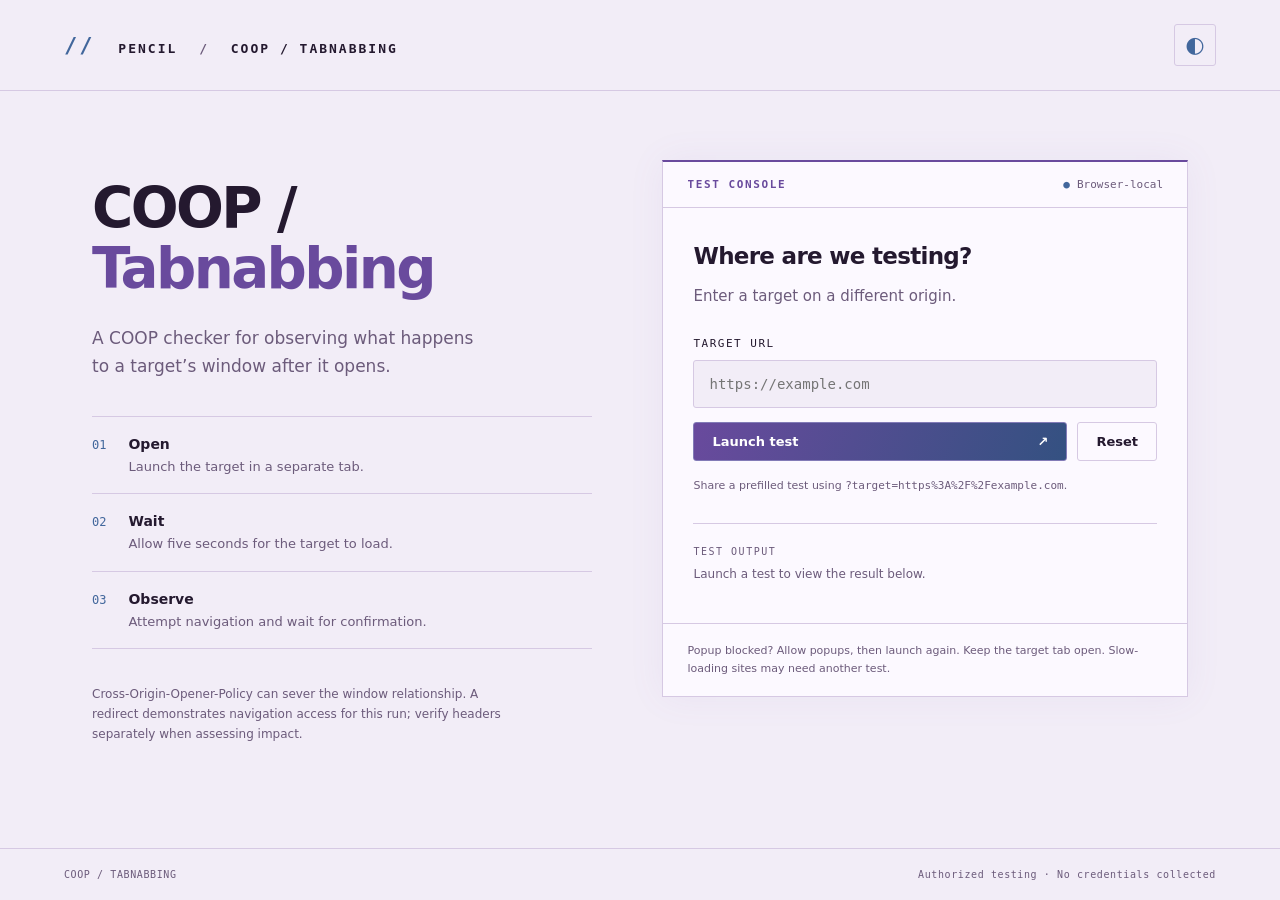
==== COOP/index.html @ 4cd35176 "Darken steel-blue text slightly" ====
<!doctype html>
<html lang="en" data-theme="dark">
<head><meta charset="utf-8"><meta name="viewport" content="width=device-width,initial-scale=1"><title>COOP / Tabnabbing</title><link rel="stylesheet" href="style.css?v=blue-violet-4"><script src="checker.js" defer></script></head>
<body>
<header><span class="brand"><span class="brand-mark" aria-hidden="true">//</span> PENCIL <span class="brand-divider">/</span> COOP / TABNABBING</span><button id="theme" aria-label="Toggle color theme">◐</button></header>
<main class="workspace">
<section class="overview" aria-labelledby="page-title"><h1 id="page-title">COOP /<br><span>Tabnabbing</span></h1><p class="lead">A COOP checker for observing what happens to a target’s window after it opens.</p>
<div class="sequence" aria-label="Test sequence"><div><span>01</span><p><strong>Open</strong>Launch the target in a separate tab.</p></div><div><span>02</span><p><strong>Wait</strong>Allow five seconds for the target to load.</p></div><div><span>03</span><p><strong>Observe</strong>Attempt navigation and wait for confirmation.</p></div></div>
<p class="scope">Cross-Origin-Opener-Policy can sever the window relationship. A redirect demonstrates navigation access for this run; verify headers separately when assessing impact.</p></section>
<section class="console" aria-labelledby="console-title"><div class="console-heading"><span class="badge">TEST CONSOLE</span><span class="local-indicator">Browser-local</span></div><div class="card"><h2 id="console-title">Where are we testing?</h2><p class="muted">Enter a target on a different origin.</p><form id="test"><label for="target">TARGET URL</label><input id="target" type="url" placeholder="https://example.com" required autocomplete="url"><div class="actions"><button id="launch" class="primary" type="submit">Launch test <span aria-hidden="true">↗</span></button><button id="reset" type="button">Reset</button></div><p class="hint">Share a prefilled test using <code>?target=https%3A%2F%2Fexample.com</code>.</p></form><div class="result-heading">TEST OUTPUT</div><p class="idle">Launch a test to view the result below.</p><div id="status" role="status" aria-live="polite" hidden><strong id="status-title"></strong><p id="status-detail"></p></div></div><p class="note">Popup blocked? Allow popups, then launch again. Keep the target tab open. Slow-loading sites may need another test.</p></section>
</main><footer><span>COOP / TABNABBING</span><span>Authorized testing · No credentials collected</span></footer>
</body></html>
---- COOP/style.css ----
*{box-sizing:border-box}
:root{color-scheme:dark;--bg:#090710;--panel:#110d1b;--text:#8fa3c5;--muted:#aaa0ba;--border:#30253f;--accent:#8063bb;--tint:#1c142b;--button-text:#fff;--cyan:#7892bf}
[data-theme="light"]{color-scheme:light;--bg:#f2edf7;--panel:#fcf9ff;--text:#24192f;--muted:#6c5b7b;--border:#d6c9e3;--accent:#694a9d;--tint:#e9dff2;--button-text:#fff;--cyan:#42679c}
body{margin:0;background:var(--bg);color:var(--text);font:15px/1.65 system-ui,sans-serif;min-height:100vh;display:flex;flex-direction:column}
header{padding:24px 5%;border-bottom:1px solid var(--border);display:flex;align-items:center;justify-content:space-between;gap:20px}.brand{font:700 13px ui-monospace,monospace;letter-spacing:2px}.brand-mark{color:var(--accent);font-size:22px;margin-right:14px}.brand-divider{color:var(--muted);margin:0 12px}
main{width:min(1160px,100%);margin:64px auto;padding:0 32px}.workspace{display:grid;grid-template-columns:1fr 1.05fr;gap:70px;align-items:start}.badge{font:600 11px ui-monospace,monospace;letter-spacing:1.6px;color:var(--accent)}h1{font-size:clamp(38px,4.4vw,62px);line-height:1.07;letter-spacing:-2.6px;font-weight:600;margin:24px 0}h1 span{color:var(--accent)}.lead{font-size:17px;color:var(--muted);max-width:400px}.sequence{margin:36px 0;border-top:1px solid var(--border)}.sequence>div{display:flex;gap:22px;padding:16px 0;border-bottom:1px solid var(--border)}.sequence>div>span{font:12px ui-monospace,monospace;color:var(--accent);padding-top:5px}.sequence p{margin:0;color:var(--muted);font-size:13px}.sequence strong{display:block;color:var(--text);font-size:14px;font-weight:600}.scope{font-size:12px;color:var(--muted);max-width:420px}.console{margin-top:5px;border:1px solid var(--border);background:var(--panel)}.console-heading{padding:16px 24px;border-bottom:1px solid var(--border);display:flex;justify-content:space-between;gap:16px}.local-indicator{color:var(--muted);font:11px ui-monospace,monospace}.local-indicator:before{content:'●';color:var(--accent);margin-right:7px}.card{padding:30px}h2{font-size:23px;letter-spacing:-.7px;margin:0 0 6px;font-weight:600}p{margin:8px 0}.muted,.hint,.note{color:var(--muted)}form{margin-top:28px}label{display:block;font:11px ui-monospace,monospace;letter-spacing:1.5px;margin-bottom:10px}input{width:100%;background:var(--bg);color:var(--text);border:1px solid var(--border);border-radius:3px;padding:15px;font:14px ui-monospace,monospace;min-width:0}.actions{display:flex;gap:10px;margin-top:14px}button{border:1px solid var(--border);background:transparent;color:var(--text);padding:11px 18px;border-radius:3px;font:600 13px system-ui;cursor:pointer}button:hover{background:var(--tint)}button:disabled{opacity:.55;cursor:wait}.primary{flex:1;background:var(--accent);color:var(--button-text);border-color:var(--accent);display:flex;justify-content:space-between}.primary:hover{filter:brightness(.92);background:var(--accent)}.hint{font-size:11px;margin:16px 0 28px;overflow-wrap:anywhere}.result-heading{border-top:1px solid var(--border);padding-top:22px;font:10px ui-monospace,monospace;letter-spacing:1.5px;color:var(--muted)}.idle{font-size:12px;color:var(--muted)}#status{margin-top:16px;padding:16px;background:var(--tint);border-left:3px solid var(--accent);font-size:13px;overflow-wrap:anywhere}#status[data-kind="confirmed"]{border-color:#53c99a}#status[data-kind="warn"]{border-color:#e0ae58}.note{font-size:11px;padding:18px 24px;margin:0;border-top:1px solid var(--border)}footer{margin-top:auto;border-top:1px solid var(--border);padding:20px 5%;display:flex;justify-content:space-between;gap:16px;color:var(--muted);font:10px ui-monospace,monospace;letter-spacing:.6px}a{color:var(--accent)}:focus-visible{outline:3px solid var(--accent);outline-offset:3px}
/* The confirmation page shares the palette without the console layout. */
.intro{max-width:650px}.intro h1{font-size:46px}.intro p{color:var(--muted)}main:not(.workspace) .card{border:1px solid var(--border);background:var(--panel);margin-top:32px}
@media(max-width:850px){.workspace{grid-template-columns:1fr;gap:30px;max-width:650px}main{margin:36px auto;padding:0 22px}.lead,.scope{max-width:none}.sequence{margin:26px 0}.console{margin:0}h1{font-size:46px}}
@media(max-width:480px){header{padding:18px}.brand{font-size:11px;letter-spacing:1px}.brand-mark{margin-right:6px}.brand-divider{margin:0 6px}h1{font-size:39px;letter-spacing:-1.5px}.card{padding:22px}.console-heading{padding:16px 22px}footer{flex-direction:column;gap:8px}.intro h1{font-size:36px}}

/* Neon accents against an ink-black city-night palette. */
.brand-mark,.sequence>div>span{color:var(--cyan)}
.console{box-shadow:0 0 35px #8063bb12;border-top:2px solid var(--accent)}
.local-indicator:before{color:var(--cyan)}
#theme{font-size:22px;line-height:1;width:42px;height:42px;padding:0;display:grid;place-items:center;color:var(--cyan)}
input:focus-visible{outline-color:var(--cyan)}

@media(max-width:480px){.brand{font-size:10px;letter-spacing:.4px}.brand-divider{margin:0 4px}}

.landing-layout{display:grid;grid-template-columns:1.2fr 1fr;gap:70px;align-items:center}
.redirect-note h1{font-size:clamp(34px,4vw,52px)}
.evidence{border-left:3px solid var(--cyan);padding:16px 20px;background:var(--tint);font-size:13px;margin:28px 0}
.demo-login{background:var(--panel);border:1px solid var(--border);border-top:2px solid var(--accent);padding:36px;border-radius:8px;box-shadow:0 20px 70px #0003}
.login-emblem{width:44px;height:44px;background:var(--tint);border:1px solid var(--border);display:grid;place-items:center;color:var(--cyan);font:700 22px ui-monospace,monospace;margin-bottom:22px}
.demo-login h2{font-size:29px;margin-top:14px}.demo-login label{margin-top:18px}.demo-login .primary{width:100%;margin-top:24px;padding:14px 18px}.demo-disclosure{font-size:12px;color:var(--muted);border-top:1px solid var(--border);padding-top:20px;margin-top:24px}#demo-feedback{font-size:13px;color:var(--cyan);margin-top:18px}
@media(max-width:850px){.landing-layout{grid-template-columns:1fr;gap:28px;max-width:650px}.demo-login{padding:26px}}

/* Shared Pencil direction: darker violet surfaces with quiet blue accents. */
.primary{background:linear-gradient(110deg,#795cb4,#36518b);border-color:#827bb7}.primary:hover{background:linear-gradient(110deg,#8568c0,#425f97)}[data-theme="light"] .primary{background:linear-gradient(110deg,#694a9d,#345181)}
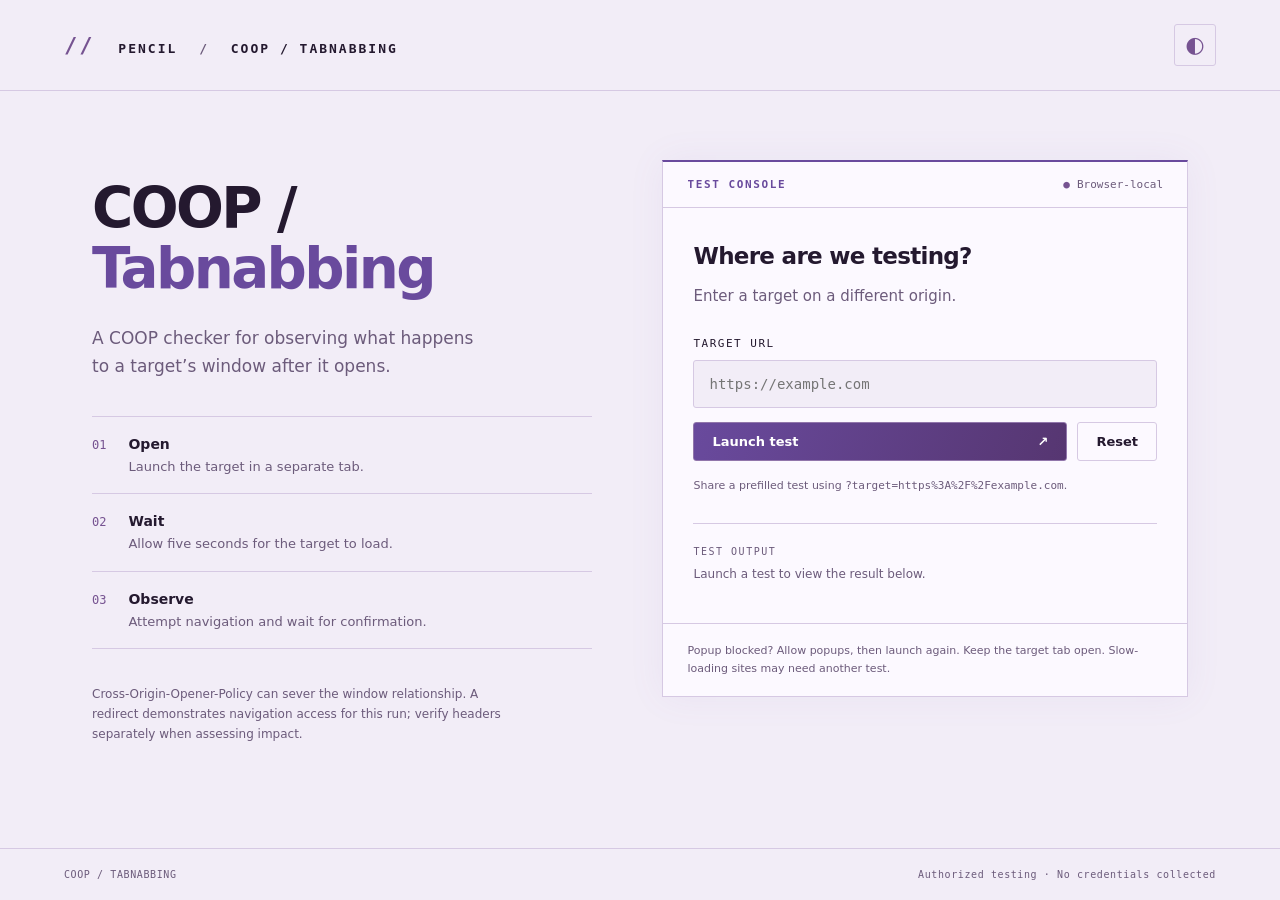
==== commit a88b3d24: "Unify Pencil around dark plum purple and white" ====
--- a/COOP/index.html
+++ b/COOP/index.html
@@ -1,6 +1,6 @@
 <!doctype html>
 <html lang="en" data-theme="dark">
-<head><meta charset="utf-8"><meta name="viewport" content="width=device-width,initial-scale=1"><title>COOP / Tabnabbing</title><link rel="stylesheet" href="style.css?v=blue-violet-4"><script src="checker.js" defer></script></head>
+<head><meta charset="utf-8"><meta name="viewport" content="width=device-width,initial-scale=1"><title>COOP / Tabnabbing</title><link rel="stylesheet" href="style.css?v=plum-purple-1"><script src="checker.js" defer></script></head>
 <body>
 <header><span class="brand"><span class="brand-mark" aria-hidden="true">//</span> PENCIL <span class="brand-divider">/</span> COOP / TABNABBING</span><button id="theme" aria-label="Toggle color theme">◐</button></header>
 <main class="workspace">
--- a/COOP/style.css
+++ b/COOP/style.css
@@ -1,6 +1,6 @@
 *{box-sizing:border-box}
-:root{color-scheme:dark;--bg:#090710;--panel:#110d1b;--text:#8fa3c5;--muted:#aaa0ba;--border:#30253f;--accent:#8063bb;--tint:#1c142b;--button-text:#fff;--cyan:#7892bf}
-[data-theme="light"]{color-scheme:light;--bg:#f2edf7;--panel:#fcf9ff;--text:#24192f;--muted:#6c5b7b;--border:#d6c9e3;--accent:#694a9d;--tint:#e9dff2;--button-text:#fff;--cyan:#42679c}
+:root{color-scheme:dark;--bg:#090710;--panel:#110d1b;--text:#e9e7ef;--muted:#aaa0ba;--border:#30253f;--accent:#8063bb;--tint:#1c142b;--button-text:#fff;--cyan:#b09acb}
+[data-theme="light"]{color-scheme:light;--bg:#f2edf7;--panel:#fcf9ff;--text:#24192f;--muted:#6c5b7b;--border:#d6c9e3;--accent:#694a9d;--tint:#e9dff2;--button-text:#fff;--cyan:#765391}
 body{margin:0;background:var(--bg);color:var(--text);font:15px/1.65 system-ui,sans-serif;min-height:100vh;display:flex;flex-direction:column}
 header{padding:24px 5%;border-bottom:1px solid var(--border);display:flex;align-items:center;justify-content:space-between;gap:20px}.brand{font:700 13px ui-monospace,monospace;letter-spacing:2px}.brand-mark{color:var(--accent);font-size:22px;margin-right:14px}.brand-divider{color:var(--muted);margin:0 12px}
 main{width:min(1160px,100%);margin:64px auto;padding:0 32px}.workspace{display:grid;grid-template-columns:1fr 1.05fr;gap:70px;align-items:start}.badge{font:600 11px ui-monospace,monospace;letter-spacing:1.6px;color:var(--accent)}h1{font-size:clamp(38px,4.4vw,62px);line-height:1.07;letter-spacing:-2.6px;font-weight:600;margin:24px 0}h1 span{color:var(--accent)}.lead{font-size:17px;color:var(--muted);max-width:400px}.sequence{margin:36px 0;border-top:1px solid var(--border)}.sequence>div{display:flex;gap:22px;padding:16px 0;border-bottom:1px solid var(--border)}.sequence>div>span{font:12px ui-monospace,monospace;color:var(--accent);padding-top:5px}.sequence p{margin:0;color:var(--muted);font-size:13px}.sequence strong{display:block;color:var(--text);font-size:14px;font-weight:600}.scope{font-size:12px;color:var(--muted);max-width:420px}.console{margin-top:5px;border:1px solid var(--border);background:var(--panel)}.console-heading{padding:16px 24px;border-bottom:1px solid var(--border);display:flex;justify-content:space-between;gap:16px}.local-indicator{color:var(--muted);font:11px ui-monospace,monospace}.local-indicator:before{content:'●';color:var(--accent);margin-right:7px}.card{padding:30px}h2{font-size:23px;letter-spacing:-.7px;margin:0 0 6px;font-weight:600}p{margin:8px 0}.muted,.hint,.note{color:var(--muted)}form{margin-top:28px}label{display:block;font:11px ui-monospace,monospace;letter-spacing:1.5px;margin-bottom:10px}input{width:100%;background:var(--bg);color:var(--text);border:1px solid var(--border);border-radius:3px;padding:15px;font:14px ui-monospace,monospace;min-width:0}.actions{display:flex;gap:10px;margin-top:14px}button{border:1px solid var(--border);background:transparent;color:var(--text);padding:11px 18px;border-radius:3px;font:600 13px system-ui;cursor:pointer}button:hover{background:var(--tint)}button:disabled{opacity:.55;cursor:wait}.primary{flex:1;background:var(--accent);color:var(--button-text);border-color:var(--accent);display:flex;justify-content:space-between}.primary:hover{filter:brightness(.92);background:var(--accent)}.hint{font-size:11px;margin:16px 0 28px;overflow-wrap:anywhere}.result-heading{border-top:1px solid var(--border);padding-top:22px;font:10px ui-monospace,monospace;letter-spacing:1.5px;color:var(--muted)}.idle{font-size:12px;color:var(--muted)}#status{margin-top:16px;padding:16px;background:var(--tint);border-left:3px solid var(--accent);font-size:13px;overflow-wrap:anywhere}#status[data-kind="confirmed"]{border-color:#53c99a}#status[data-kind="warn"]{border-color:#e0ae58}.note{font-size:11px;padding:18px 24px;margin:0;border-top:1px solid var(--border)}footer{margin-top:auto;border-top:1px solid var(--border);padding:20px 5%;display:flex;justify-content:space-between;gap:16px;color:var(--muted);font:10px ui-monospace,monospace;letter-spacing:.6px}a{color:var(--accent)}:focus-visible{outline:3px solid var(--accent);outline-offset:3px}
@@ -26,5 +26,5 @@
 .demo-login h2{font-size:29px;margin-top:14px}.demo-login label{margin-top:18px}.demo-login .primary{width:100%;margin-top:24px;padding:14px 18px}.demo-disclosure{font-size:12px;color:var(--muted);border-top:1px solid var(--border);padding-top:20px;margin-top:24px}#demo-feedback{font-size:13px;color:var(--cyan);margin-top:18px}
 @media(max-width:850px){.landing-layout{grid-template-columns:1fr;gap:28px;max-width:650px}.demo-login{padding:26px}}
 
-/* Shared Pencil direction: darker violet surfaces with quiet blue accents. */
-.primary{background:linear-gradient(110deg,#795cb4,#36518b);border-color:#827bb7}.primary:hover{background:linear-gradient(110deg,#8568c0,#425f97)}[data-theme="light"] .primary{background:linear-gradient(110deg,#694a9d,#345181)}
+/* Shared Pencil direction: dark plum surfaces with muted purple accents. */
+.primary{background:linear-gradient(110deg,#795cb4,#60417e);border-color:#9176ab}.primary:hover{background:linear-gradient(110deg,#8568c0,#70518d)}[data-theme="light"] .primary{background:linear-gradient(110deg,#694a9d,#563671)}
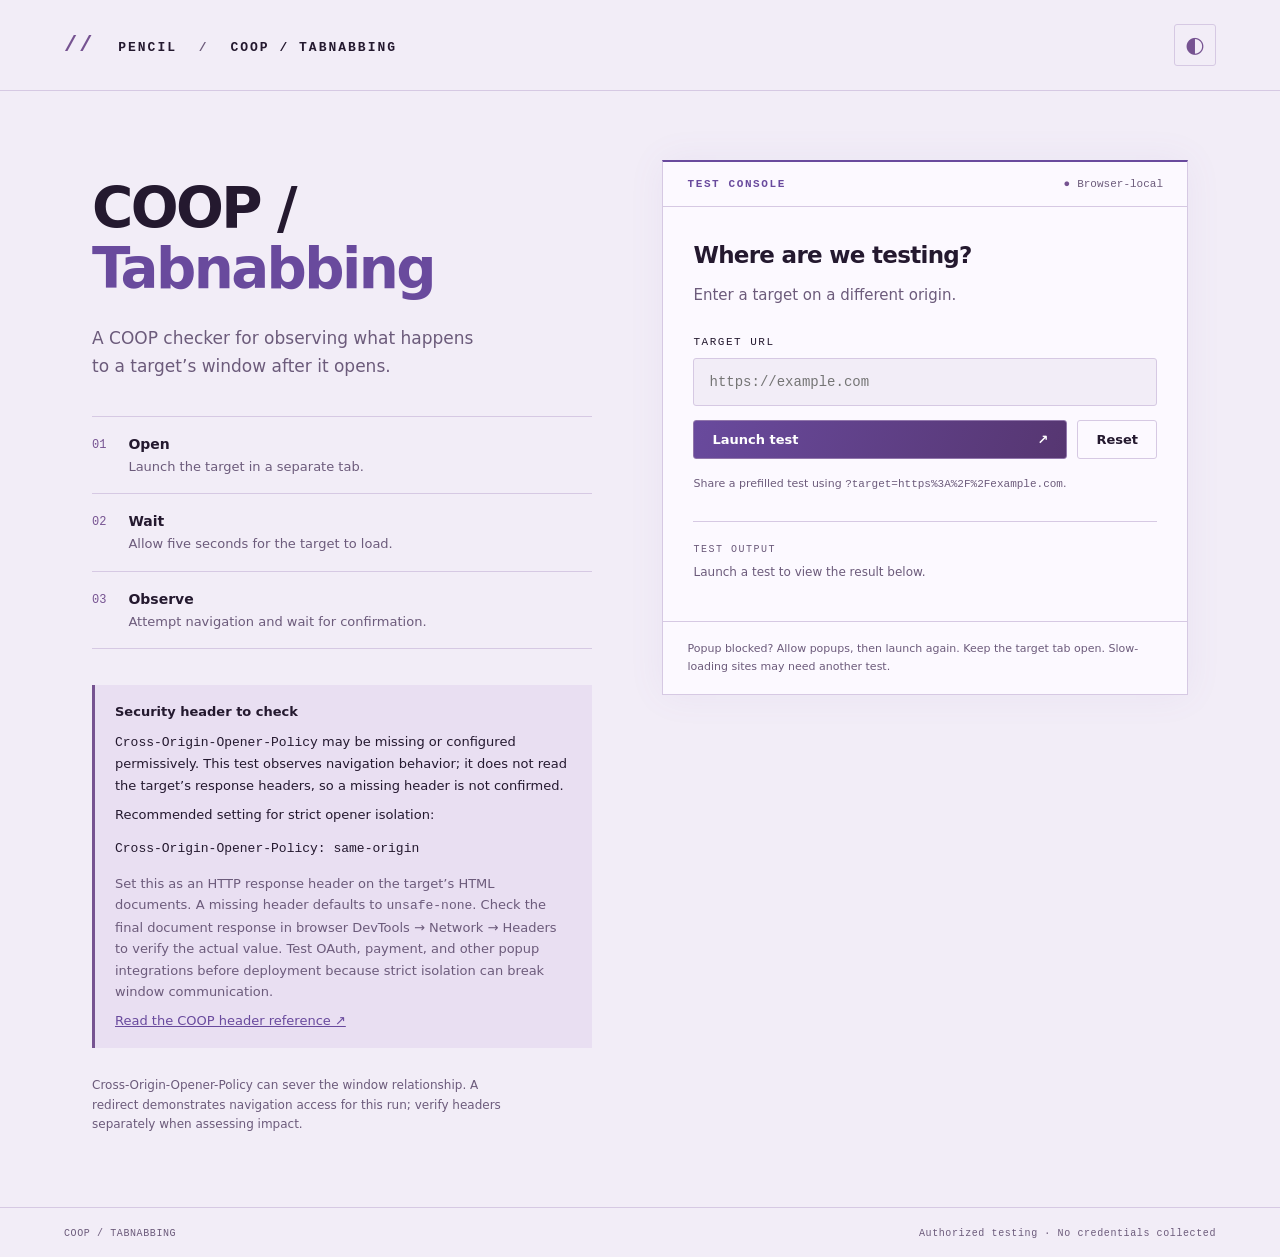
==== commit 432dbfb9: "Explain COOP header verification and strict isolation setting" ====
--- a/COOP/index.html
+++ b/COOP/index.html
@@ -1,12 +1,12 @@
 <!doctype html>
 <html lang="en" data-theme="dark">
-<head><meta charset="utf-8"><meta name="viewport" content="width=device-width,initial-scale=1"><title>COOP / Tabnabbing</title><link rel="stylesheet" href="style.css?v=plum-purple-1"><script src="checker.js" defer></script></head>
+<head><meta charset="utf-8"><meta name="viewport" content="width=device-width,initial-scale=1"><title>COOP / Tabnabbing</title><link rel="stylesheet" href="style.css?v=plum-purple-2"><script src="checker.js?v=header-guidance-1" defer></script></head>
 <body>
-<header><span class="brand"><span class="brand-mark" aria-hidden="true">//</span> PENCIL <span class="brand-divider">/</span> COOP / TABNABBING</span><button id="theme" aria-label="Toggle color theme">◐</button></header>
+<header><span class="brand"><a class="brand-home" href="../" aria-label="Pencil home" title="Back to Pencil home"><span class="brand-mark" aria-hidden="true">//</span> PENCIL</a> <span class="brand-divider">/</span> COOP / TABNABBING</span><button id="theme" aria-label="Toggle color theme">◐</button></header>
 <main class="workspace">
 <section class="overview" aria-labelledby="page-title"><h1 id="page-title">COOP /<br><span>Tabnabbing</span></h1><p class="lead">A COOP checker for observing what happens to a target’s window after it opens.</p>
 <div class="sequence" aria-label="Test sequence"><div><span>01</span><p><strong>Open</strong>Launch the target in a separate tab.</p></div><div><span>02</span><p><strong>Wait</strong>Allow five seconds for the target to load.</p></div><div><span>03</span><p><strong>Observe</strong>Attempt navigation and wait for confirmation.</p></div></div>
-<p class="scope">Cross-Origin-Opener-Policy can sever the window relationship. A redirect demonstrates navigation access for this run; verify headers separately when assessing impact.</p></section>
+<section class="evidence" aria-label="Security header guidance"><strong>Security header to check</strong><p><code>Cross-Origin-Opener-Policy</code> may be missing or configured permissively. This test observes navigation behavior; it does not read the target’s response headers, so a missing header is not confirmed.</p><p>Recommended setting for strict opener isolation:</p><pre style="white-space:pre-wrap;overflow-wrap:anywhere"><code>Cross-Origin-Opener-Policy: same-origin</code></pre><p class="muted">Set this as an HTTP response header on the target’s HTML documents. A missing header defaults to <code>unsafe-none</code>. Check the final document response in browser DevTools → Network → Headers to verify the actual value. Test OAuth, payment, and other popup integrations before deployment because strict isolation can break window communication.</p><a href="https://developer.mozilla.org/en-US/docs/Web/HTTP/Reference/Headers/Cross-Origin-Opener-Policy" target="_blank" rel="noopener noreferrer">Read the COOP header reference ↗</a></section><p class="scope">Cross-Origin-Opener-Policy can sever the window relationship. A redirect demonstrates navigation access for this run; verify headers separately when assessing impact.</p></section>
 <section class="console" aria-labelledby="console-title"><div class="console-heading"><span class="badge">TEST CONSOLE</span><span class="local-indicator">Browser-local</span></div><div class="card"><h2 id="console-title">Where are we testing?</h2><p class="muted">Enter a target on a different origin.</p><form id="test"><label for="target">TARGET URL</label><input id="target" type="url" placeholder="https://example.com" required autocomplete="url"><div class="actions"><button id="launch" class="primary" type="submit">Launch test <span aria-hidden="true">↗</span></button><button id="reset" type="button">Reset</button></div><p class="hint">Share a prefilled test using <code>?target=https%3A%2F%2Fexample.com</code>.</p></form><div class="result-heading">TEST OUTPUT</div><p class="idle">Launch a test to view the result below.</p><div id="status" role="status" aria-live="polite" hidden><strong id="status-title"></strong><p id="status-detail"></p></div></div><p class="note">Popup blocked? Allow popups, then launch again. Keep the target tab open. Slow-loading sites may need another test.</p></section>
 </main><footer><span>COOP / TABNABBING</span><span>Authorized testing · No credentials collected</span></footer>
 </body></html>
--- a/COOP/style.css
+++ b/COOP/style.css
@@ -28,3 +28,5 @@
 
 /* Shared Pencil direction: dark plum surfaces with muted purple accents. */
 .primary{background:linear-gradient(110deg,#795cb4,#60417e);border-color:#9176ab}.primary:hover{background:linear-gradient(110deg,#8568c0,#70518d)}[data-theme="light"] .primary{background:linear-gradient(110deg,#694a9d,#563671)}
+
+.brand-home{color:var(--text);text-decoration:none;display:inline-block}.brand-home:hover{color:var(--cyan)}
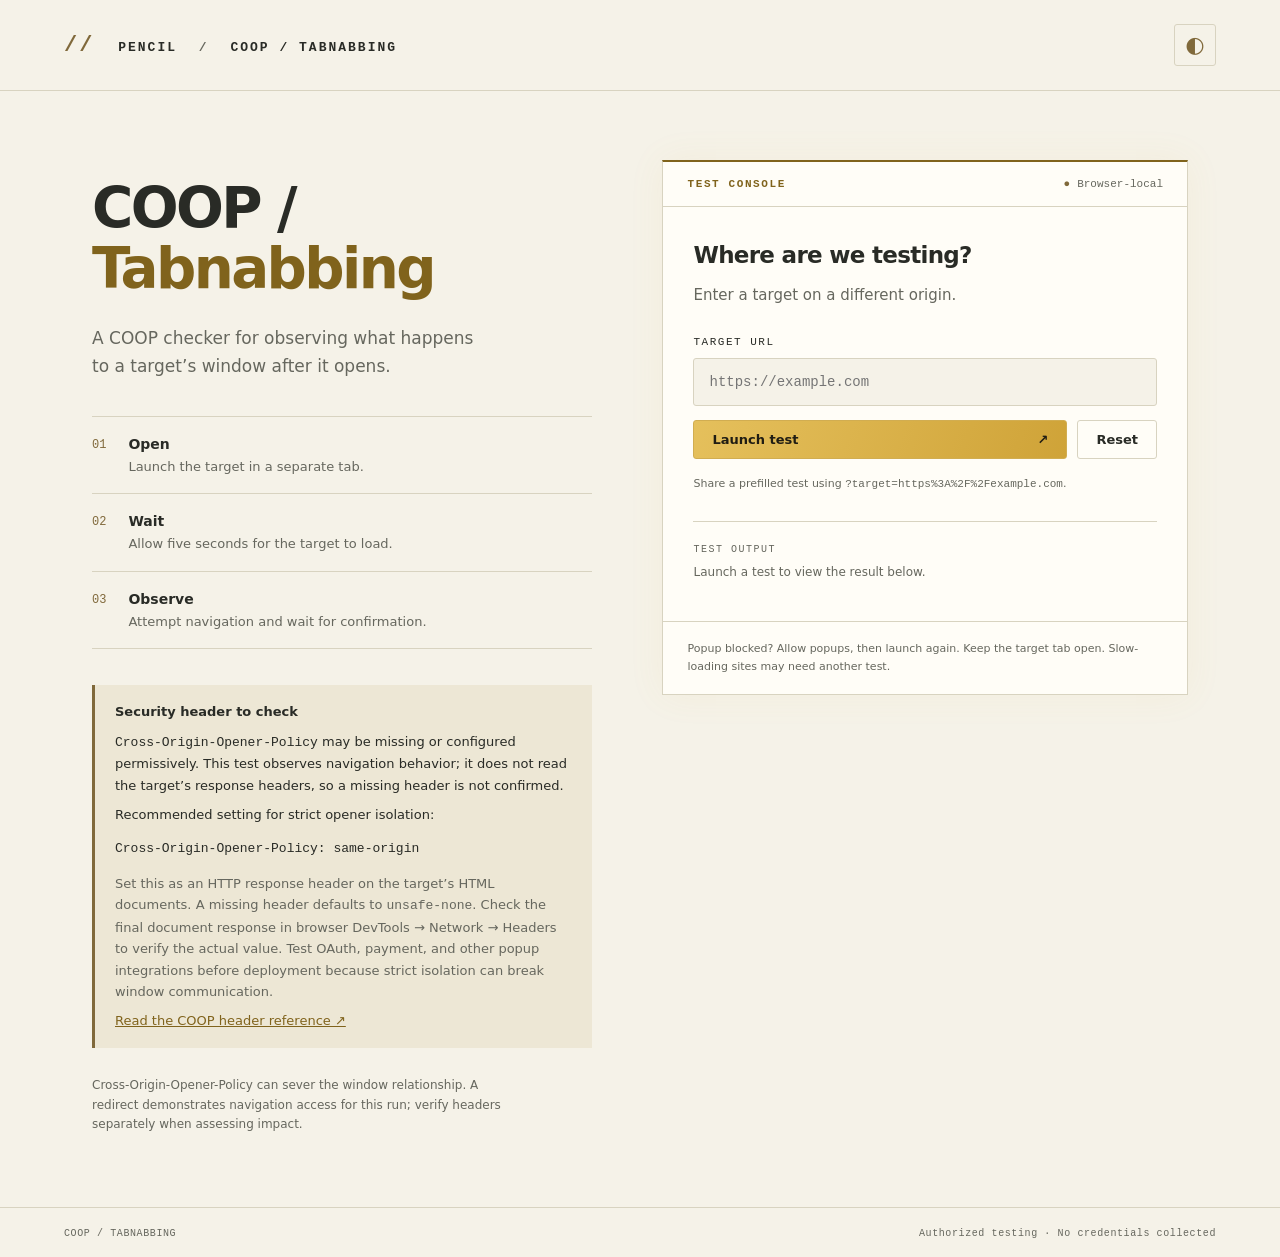
==== commit 7ae8b35d: "Adopt classic yellow pencil and graphite palette" ====
--- a/COOP/index.html
+++ b/COOP/index.html
@@ -1,6 +1,6 @@
 <!doctype html>
 <html lang="en" data-theme="dark">
-<head><meta charset="utf-8"><meta name="viewport" content="width=device-width,initial-scale=1"><title>COOP / Tabnabbing</title><link rel="stylesheet" href="style.css?v=plum-purple-2"><script src="checker.js?v=header-guidance-1" defer></script></head>
+<head><meta charset="utf-8"><meta name="viewport" content="width=device-width,initial-scale=1"><title>COOP / Tabnabbing</title><link rel="stylesheet" href="style.css?v=classic-pencil-1"><script src="checker.js?v=header-guidance-1" defer></script></head>
 <body>
 <header><span class="brand"><a class="brand-home" href="../" aria-label="Pencil home" title="Back to Pencil home"><span class="brand-mark" aria-hidden="true">//</span> PENCIL</a> <span class="brand-divider">/</span> COOP / TABNABBING</span><button id="theme" aria-label="Toggle color theme">◐</button></header>
 <main class="workspace">
--- a/COOP/style.css
+++ b/COOP/style.css
@@ -1,6 +1,6 @@
 *{box-sizing:border-box}
-:root{color-scheme:dark;--bg:#090710;--panel:#110d1b;--text:#e9e7ef;--muted:#aaa0ba;--border:#30253f;--accent:#8063bb;--tint:#1c142b;--button-text:#fff;--cyan:#b09acb}
-[data-theme="light"]{color-scheme:light;--bg:#f2edf7;--panel:#fcf9ff;--text:#24192f;--muted:#6c5b7b;--border:#d6c9e3;--accent:#694a9d;--tint:#e9dff2;--button-text:#fff;--cyan:#765391}
+:root{color-scheme:dark;--bg:#0c0c0b;--panel:#151413;--text:#f0ede3;--muted:#b4afa6;--border:#35332f;--accent:#d8b04b;--tint:#21201e;--button-text:#fff;--cyan:#e3c882}
+[data-theme="light"]{color-scheme:light;--bg:#f0ede3;--panel:#f0ede3;--text:#262522;--muted:#746e62;--border:#f0ede3;--accent:#d8b04b;--tint:#f0ede3;--button-text:#fff;--cyan:#d8b04b}
 body{margin:0;background:var(--bg);color:var(--text);font:15px/1.65 system-ui,sans-serif;min-height:100vh;display:flex;flex-direction:column}
 header{padding:24px 5%;border-bottom:1px solid var(--border);display:flex;align-items:center;justify-content:space-between;gap:20px}.brand{font:700 13px ui-monospace,monospace;letter-spacing:2px}.brand-mark{color:var(--accent);font-size:22px;margin-right:14px}.brand-divider{color:var(--muted);margin:0 12px}
 main{width:min(1160px,100%);margin:64px auto;padding:0 32px}.workspace{display:grid;grid-template-columns:1fr 1.05fr;gap:70px;align-items:start}.badge{font:600 11px ui-monospace,monospace;letter-spacing:1.6px;color:var(--accent)}h1{font-size:clamp(38px,4.4vw,62px);line-height:1.07;letter-spacing:-2.6px;font-weight:600;margin:24px 0}h1 span{color:var(--accent)}.lead{font-size:17px;color:var(--muted);max-width:400px}.sequence{margin:36px 0;border-top:1px solid var(--border)}.sequence>div{display:flex;gap:22px;padding:16px 0;border-bottom:1px solid var(--border)}.sequence>div>span{font:12px ui-monospace,monospace;color:var(--accent);padding-top:5px}.sequence p{margin:0;color:var(--muted);font-size:13px}.sequence strong{display:block;color:var(--text);font-size:14px;font-weight:600}.scope{font-size:12px;color:var(--muted);max-width:420px}.console{margin-top:5px;border:1px solid var(--border);background:var(--panel)}.console-heading{padding:16px 24px;border-bottom:1px solid var(--border);display:flex;justify-content:space-between;gap:16px}.local-indicator{color:var(--muted);font:11px ui-monospace,monospace}.local-indicator:before{content:'●';color:var(--accent);margin-right:7px}.card{padding:30px}h2{font-size:23px;letter-spacing:-.7px;margin:0 0 6px;font-weight:600}p{margin:8px 0}.muted,.hint,.note{color:var(--muted)}form{margin-top:28px}label{display:block;font:11px ui-monospace,monospace;letter-spacing:1.5px;margin-bottom:10px}input{width:100%;background:var(--bg);color:var(--text);border:1px solid var(--border);border-radius:3px;padding:15px;font:14px ui-monospace,monospace;min-width:0}.actions{display:flex;gap:10px;margin-top:14px}button{border:1px solid var(--border);background:transparent;color:var(--text);padding:11px 18px;border-radius:3px;font:600 13px system-ui;cursor:pointer}button:hover{background:var(--tint)}button:disabled{opacity:.55;cursor:wait}.primary{flex:1;background:var(--accent);color:var(--button-text);border-color:var(--accent);display:flex;justify-content:space-between}.primary:hover{filter:brightness(.92);background:var(--accent)}.hint{font-size:11px;margin:16px 0 28px;overflow-wrap:anywhere}.result-heading{border-top:1px solid var(--border);padding-top:22px;font:10px ui-monospace,monospace;letter-spacing:1.5px;color:var(--muted)}.idle{font-size:12px;color:var(--muted)}#status{margin-top:16px;padding:16px;background:var(--tint);border-left:3px solid var(--accent);font-size:13px;overflow-wrap:anywhere}#status[data-kind="confirmed"]{border-color:#53c99a}#status[data-kind="warn"]{border-color:#e0ae58}.note{font-size:11px;padding:18px 24px;margin:0;border-top:1px solid var(--border)}footer{margin-top:auto;border-top:1px solid var(--border);padding:20px 5%;display:flex;justify-content:space-between;gap:16px;color:var(--muted);font:10px ui-monospace,monospace;letter-spacing:.6px}a{color:var(--accent)}:focus-visible{outline:3px solid var(--accent);outline-offset:3px}
@@ -11,7 +11,7 @@
 
 /* Neon accents against an ink-black city-night palette. */
 .brand-mark,.sequence>div>span{color:var(--cyan)}
-.console{box-shadow:0 0 35px #8063bb12;border-top:2px solid var(--accent)}
+.console{box-shadow:0 0 35px #d8b04b12;border-top:2px solid var(--accent)}
 .local-indicator:before{color:var(--cyan)}
 #theme{font-size:22px;line-height:1;width:42px;height:42px;padding:0;display:grid;place-items:center;color:var(--cyan)}
 input:focus-visible{outline-color:var(--cyan)}
@@ -27,6 +27,10 @@
 @media(max-width:850px){.landing-layout{grid-template-columns:1fr;gap:28px;max-width:650px}.demo-login{padding:26px}}
 
 /* Shared Pencil direction: dark plum surfaces with muted purple accents. */
-.primary{background:linear-gradient(110deg,#795cb4,#60417e);border-color:#9176ab}.primary:hover{background:linear-gradient(110deg,#8568c0,#70518d)}[data-theme="light"] .primary{background:linear-gradient(110deg,#694a9d,#563671)}
+.primary{background:linear-gradient(110deg,#d8b04b,#d8b04b);border-color:#d8b04b}.primary:hover{background:linear-gradient(110deg,#d8b250,#d8b04b)}[data-theme="light"] .primary{background:linear-gradient(110deg,#d8b04b,#d8b04b)}
 
 .brand-home{color:var(--text);text-decoration:none;display:inline-block}.brand-home:hover{color:var(--cyan)}
+
+:root{--bg:#101110;--panel:#191a18;--text:#f0eee7;--muted:#aba99f;--border:#383a33;--accent:#e3bc52;--tint:#25261f;--button-text:#201d13;--cyan:#d7c58c}
+[data-theme="light"]{--bg:#f5f2e8;--panel:#fffdf7;--text:#292b26;--muted:#66675e;--border:#d8d3c0;--accent:#80631c;--tint:#ede7d5;--cyan:#80693b;--button-text:#201d13}
+.primary,.primary:hover,[data-theme="light"] .primary{background:linear-gradient(110deg,#e5c05c,#cfa338);border-color:#d1ad51;color:#201d13}.login-emblem{color:#d49a9a}
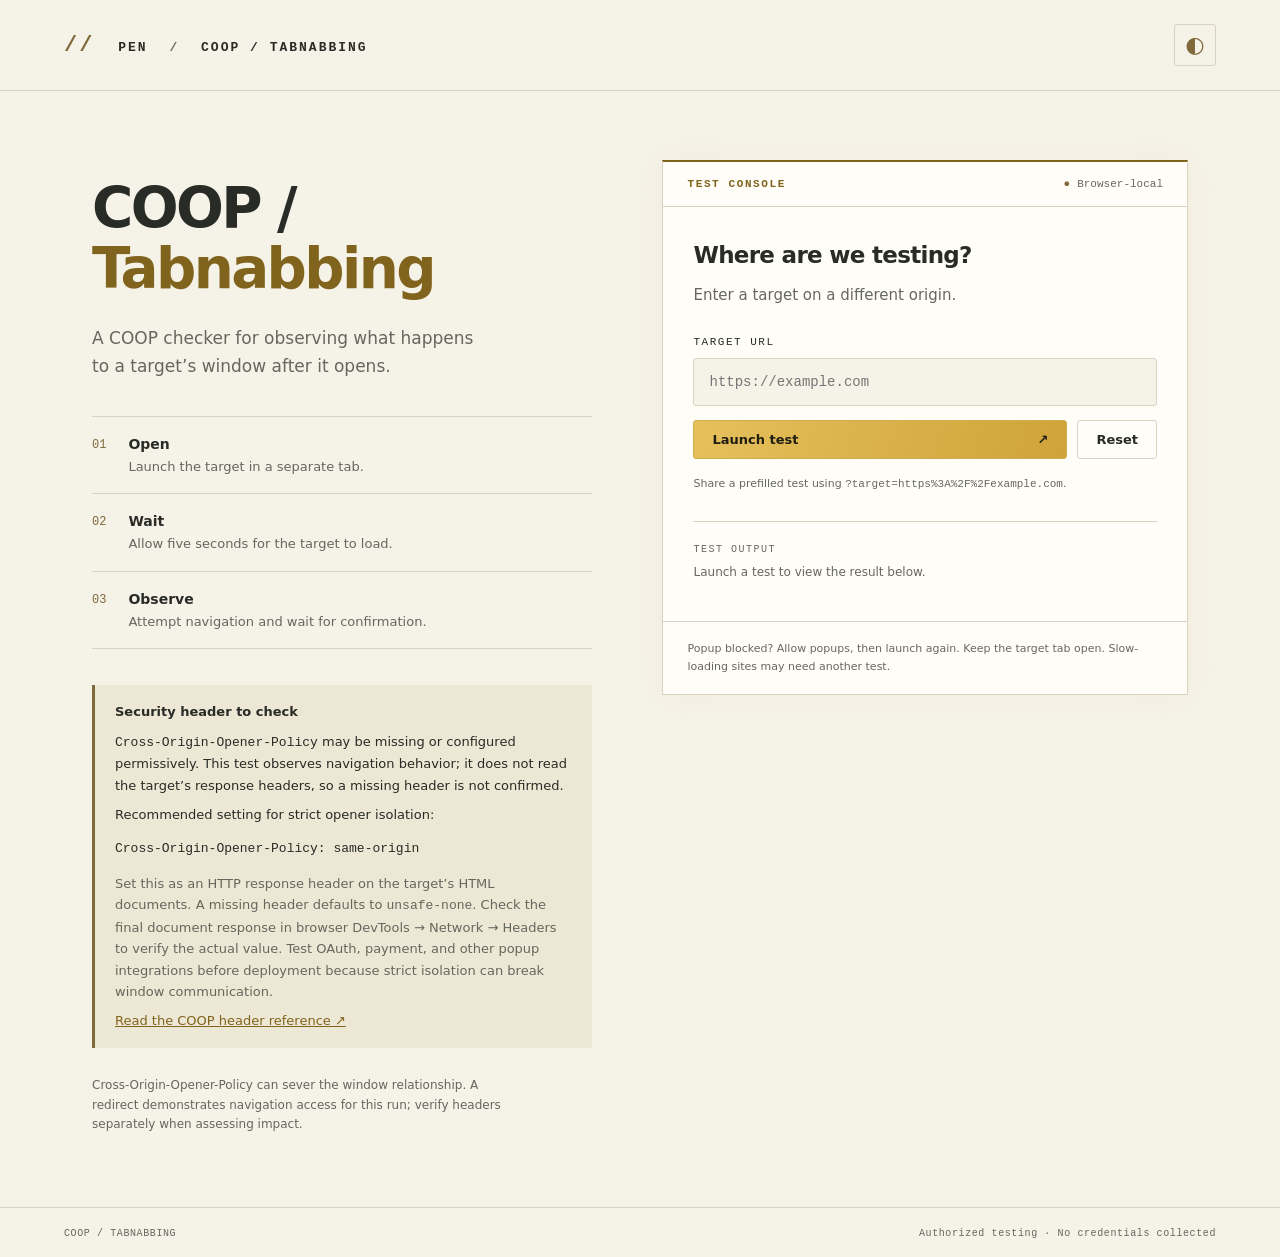
==== commit a6890a9e: "Rebrand site as Pen with code-to-tools concept" ====
--- a/COOP/index.html
+++ b/COOP/index.html
@@ -2,7 +2,7 @@
 <html lang="en" data-theme="dark">
 <head><meta charset="utf-8"><meta name="viewport" content="width=device-width,initial-scale=1"><title>COOP / Tabnabbing</title><link rel="stylesheet" href="style.css?v=classic-pencil-1"><script src="checker.js?v=header-guidance-1" defer></script></head>
 <body>
-<header><span class="brand"><a class="brand-home" href="../" aria-label="Pencil home" title="Back to Pencil home"><span class="brand-mark" aria-hidden="true">//</span> PENCIL</a> <span class="brand-divider">/</span> COOP / TABNABBING</span><button id="theme" aria-label="Toggle color theme">◐</button></header>
+<header><span class="brand"><a class="brand-home" href="../" aria-label="Pen home" title="Back to Pen home"><span class="brand-mark" aria-hidden="true">//</span> PEN</a> <span class="brand-divider">/</span> COOP / TABNABBING</span><button id="theme" aria-label="Toggle color theme">◐</button></header>
 <main class="workspace">
 <section class="overview" aria-labelledby="page-title"><h1 id="page-title">COOP /<br><span>Tabnabbing</span></h1><p class="lead">A COOP checker for observing what happens to a target’s window after it opens.</p>
 <div class="sequence" aria-label="Test sequence"><div><span>01</span><p><strong>Open</strong>Launch the target in a separate tab.</p></div><div><span>02</span><p><strong>Wait</strong>Allow five seconds for the target to load.</p></div><div><span>03</span><p><strong>Observe</strong>Attempt navigation and wait for confirmation.</p></div></div>
